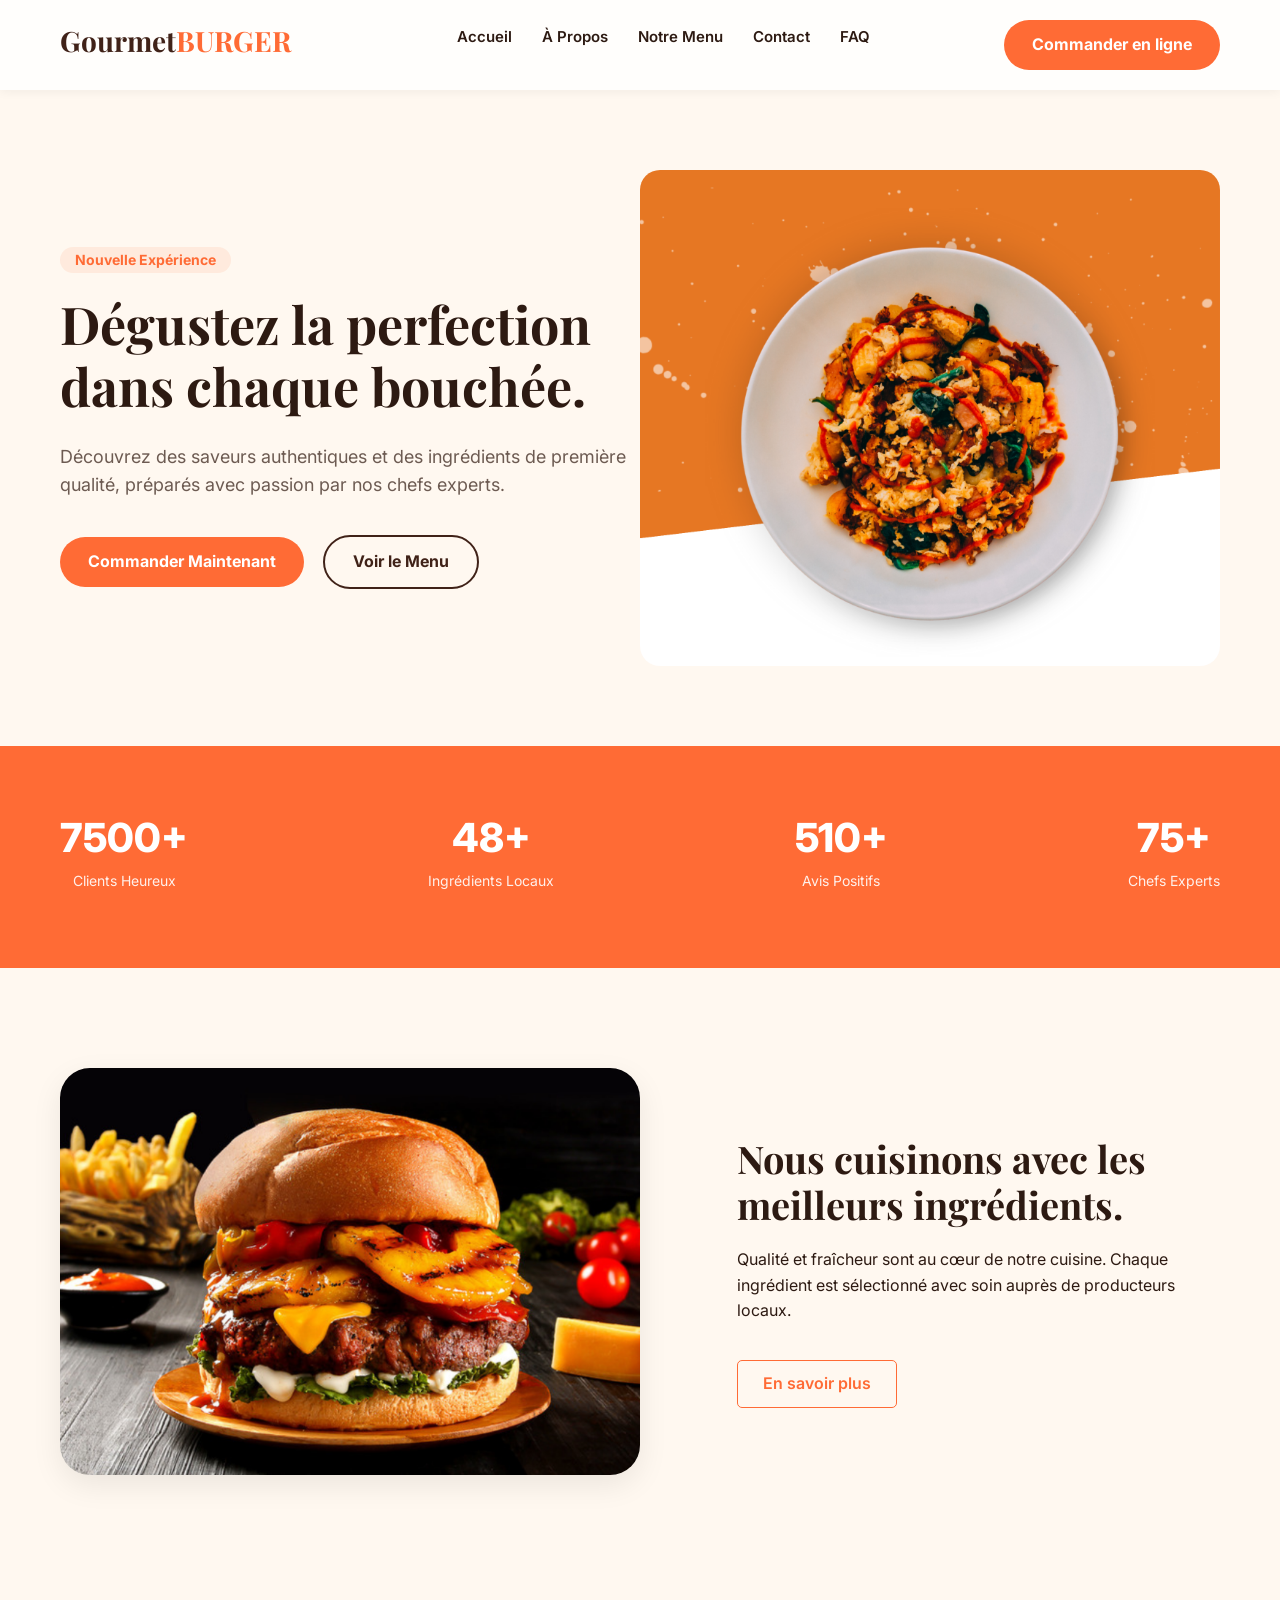
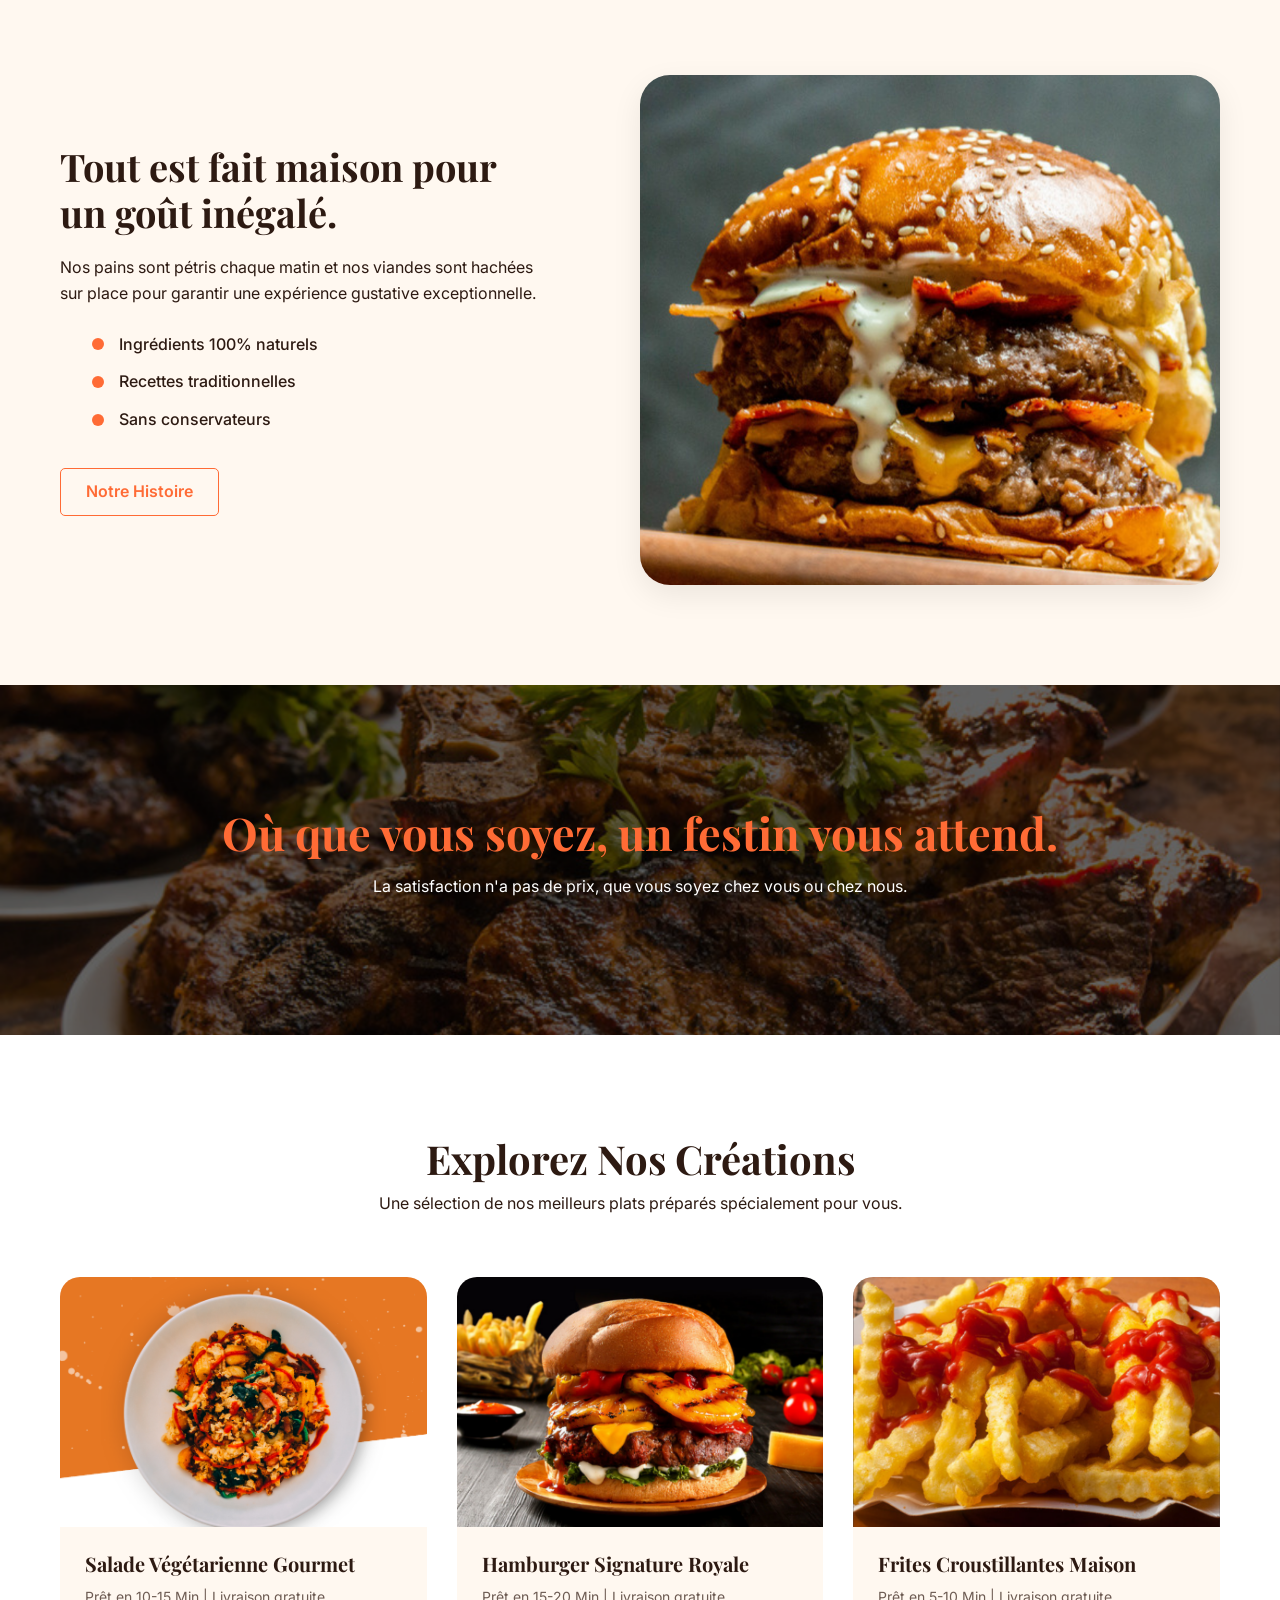
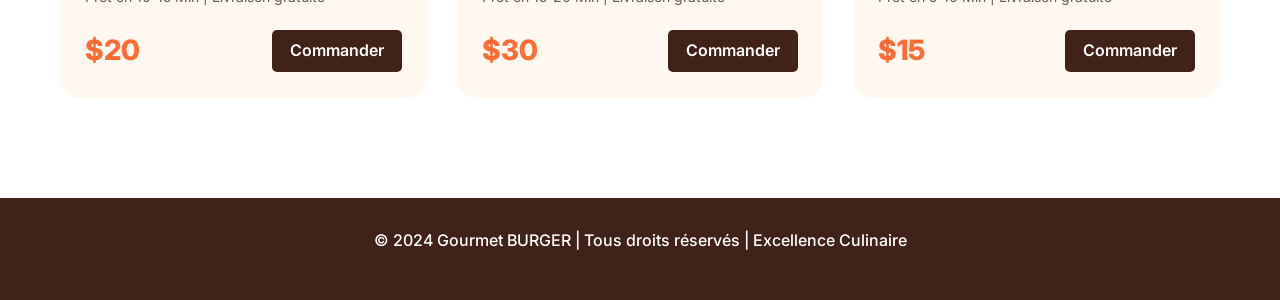
==== index.html @ c0f76a3f "Initial commit: Professionalized Burger Website" ====
<!DOCTYPE html>
<html lang="fr">
<head>
    <meta charset="UTF-8">
    <meta name="viewport" content="width=device-width, initial-scale=1.0">
    <title>Gourmet Burger | L'excellence Culinaire</title>
    <!-- Google Fonts -->
    <link rel="preconnect" href="https://fonts.googleapis.com">
    <link rel="preconnect" href="https://fonts.gstatic.com" crossorigin>
    <link href="https://fonts.googleapis.com/css2?family=Inter:wght@300;400;600;700&family=Playfair+Display:wght@700&display=swap" rel="stylesheet">
    <!-- CSS -->
    <link rel="stylesheet" href="css/bootstrap.css">
    <link rel="stylesheet" href="css/style.css">
</head>
<body>
    <header class="main-header">
        <div class="container flex">
            <div class="logo">
                <h1>Gourmet<span>BURGER</span></h1>
            </div>
            <nav>
                <ul class="nav-links flex">
                    <li><a href="#home" class="nav-link">Accueil</a></li>
                    <li><a href="#about" class="nav-link">À Propos</a></li>
                    <li><a href="#menu" class="nav-link">Notre Menu</a></li>
                    <li><a href="#contact" class="nav-link">Contact</a></li>
                    <li><a href="#faq" class="nav-link">FAQ</a></li>
                </ul>
            </nav>
            <div class="header-actions">
                <button class="btn-primary">Commander en ligne</button>
            </div>
        </div>
    </header>

    <main>
        <!-- Hero Section -->
        <section id="home" class="hero flex">
            <div class="container flex">
                <div class="hero-content col-md-6">
                    <span class="badge">Nouvelle Expérience</span>
                    <h2>Dégustez la perfection dans chaque bouchée.</h2>
                    <p>Découvrez des saveurs authentiques et des ingrédients de première qualité, préparés avec passion par nos chefs experts.</p>
                    <div class="hero-btns">
                        <button class="btn-primary">Commander Maintenant</button>
                        <button class="btn-secondary">Voir le Menu</button>
                    </div>
                </div>
                <div class="hero-image col-md-6">
                    <img src="assets/img/article-1.png" alt="Salade fraîche Gourmet">
                </div>
            </div>
        </section>

        <!-- Stats Section -->
        <section class="stats">
            <div class="container flex">
                <div class="stat-item">
                    <span class="stat-number">7500+</span>
                    <p class="stat-label">Clients Heureux</p>
                </div>
                <div class="stat-item">
                    <span class="stat-number">48+</span>
                    <p class="stat-label">Ingrédients Locaux</p>
                </div>
                <div class="stat-item">
                    <span class="stat-number">510+</span>
                    <p class="stat-label">Avis Positifs</p>
                </div>
                <div class="stat-item">
                    <span class="stat-number">75+</span>
                    <p class="stat-label">Chefs Experts</p>
                </div>
            </div>
        </section>

        <!-- About Section 1 -->
        <section id="about" class="about-section about-left flex">
            <div class="container flex">
                <div class="about-image col-md-6">
                    <img src="assets/img/about-1.png" alt="Préparation de nos burgers">
                </div>
                <div class="about-content col-md-5">
                    <h2>Nous cuisinons avec les meilleurs ingrédients.</h2>
                    <p>Qualité et fraîcheur sont au cœur de notre cuisine. Chaque ingrédient est sélectionné avec soin auprès de producteurs locaux.</p>
                    <button class="btn-outline">En savoir plus</button>
                </div>
            </div>
        </section>

        <!-- About Section 2 -->
        <section class="about-section about-right flex">
            <div class="container flex">
                <div class="about-content col-md-5">
                    <h2>Tout est fait maison pour un goût inégalé.</h2>
                    <p>Nos pains sont pétris chaque matin et nos viandes sont hachées sur place pour garantir une expérience gustative exceptionnelle.</p>
                    <ul class="features-list">
                        <li><span class="dot"></span> Ingrédients 100% naturels</li>
                        <li><span class="dot"></span> Recettes traditionnelles</li>
                        <li><span class="dot"></span> Sans conservateurs</li>
                    </ul>
                    <button class="btn-outline">Notre Histoire</button>
                </div>
                <div class="about-image col-md-6">
                    <img src="assets/img/about-2.png" alt="Nos ingrédients frais">
                </div>
            </div>
        </section>

        <!-- Banner Section -->
        <section class="banner" style="background-image: linear-gradient(rgba(0,0,0,0.6), rgba(0,0,0,0.6)), url('assets/img/hero-bg.png');">
            <div class="container">
                <h2>Où que vous soyez, un festin vous attend.</h2>
                <p>La satisfaction n'a pas de prix, que vous soyez chez vous ou chez nous.</p>
            </div>
        </section>

        <!-- Menu/Explore Section -->
        <section id="menu" class="explore">
            <div class="container">
                <div class="section-header">
                    <h2>Explorez Nos Créations</h2>
                    <p>Une sélection de nos meilleurs plats préparés spécialement pour vous.</p>
                </div>
                <div class="menu-grid flex">
                    <article class="menu-item">
                        <div class="item-img">
                            <img src="assets/img/article-1.png" alt="Salade Gourmet">
                        </div>
                        <div class="item-content">
                            <h5>Salade Végétarienne Gourmet</h5>
                            <p>Prêt en 10-15 Min | Livraison gratuite</p>
                            <div class="item-footer">
                                <span class="price">$20</span>
                                <button class="btn-buy">Commander</button>
                            </div>
                        </div>
                    </article>
                    <article class="menu-item">
                        <div class="item-img">
                            <img src="assets/img/about-1.png" alt="Hamburger Classic">
                        </div>
                        <div class="item-content">
                            <h5>Hamburger Signature Royale</h5>
                            <p>Prêt en 15-20 Min | Livraison gratuite</p>
                            <div class="item-footer">
                                <span class="price">$30</span>
                                <button class="btn-buy">Commander</button>
                            </div>
                        </div>
                    </article>
                    <article class="menu-item">
                        <div class="item-img">
                            <img src="assets/img/article-3.png" alt="Frites Maison">
                        </div>
                        <div class="item-content">
                            <h5>Frites Croustillantes Maison</h5>
                            <p>Prêt en 5-10 Min | Livraison gratuite</p>
                            <div class="item-footer">
                                <span class="price">$15</span>
                                <button class="btn-buy">Commander</button>
                            </div>
                        </div>
                    </article>
                </div>
            </div>
        </section>
    </main>

    <footer class="main-footer">
        <div class="container">
            <p>&copy; 2024 Gourmet BURGER | Tous droits réservés | Excellence Culinaire</p>
        </div>
    </footer>
</body>
</html>
---- css/style.css ----
:root {
    --primary-color: #FF6B35;
    --primary-hover: #E85A2A;
    --secondary-color: #402218;
    --background-light: #FFF8F0;
    --text-dark: #2D1A12;
    --text-muted: #6D5B52;
    --white: #FFFFFF;
    --glass: rgba(255, 255, 255, 0.8);
    --shadow: 0 10px 30px rgba(0, 0, 0, 0.08);
    --transition: all 0.3s ease;
}

* {
    margin: 0;
    padding: 0;
    box-sizing: border-box;
}

body {
    font-family: 'Inter', sans-serif;
    background-color: var(--background-light);
    color: var(--text-dark);
    line-height: 1.6;
    overflow-x: hidden;
}

h1, h2, h3, h5 {
    font-family: 'Playfair Display', serif;
    font-weight: 700;
}

.container {
    max-width: 1200px;
    margin: 0 auto;
    padding: 0 20px;
}

.flex {
    display: flex;
    align-items: center;
    justify-content: space-between;
    flex-wrap: wrap;
}

/* Header */
.main-header {
    background: var(--glass);
    backdrop-filter: blur(10px);
    padding: 20px 0;
    position: sticky;
    top: 0;
    z-index: 1000;
    box-shadow: 0 2px 10px rgba(0,0,0,0.05);
}

.logo h1 {
    font-size: 28px;
    color: var(--secondary-color);
}

.logo span {
    color: var(--primary-color);
}

.nav-links {
    list-style: none;
    gap: 30px;
}

.nav-link {
    text-decoration: none;
    color: var(--text-dark);
    font-weight: 600;
    font-size: 15px;
    transition: var(--transition);
}

.nav-link:hover {
    color: var(--primary-color);
}

/* Buttons */
.btn-primary {
    background-color: var(--primary-color);
    color: var(--white);
    padding: 12px 28px;
    border: none;
    border-radius: 50px;
    font-weight: 700;
    cursor: pointer;
    transition: var(--transition);
}

.btn-primary:hover {
    background-color: var(--primary-hover);
    transform: translateY(-2px);
    box-shadow: 0 5px 15px rgba(255, 107, 53, 0.3);
}

.btn-secondary {
    background-color: transparent;
    color: var(--secondary-color);
    padding: 12px 28px;
    border: 2px solid var(--secondary-color);
    border-radius: 50px;
    font-weight: 700;
    margin-left: 15px;
    cursor: pointer;
    transition: var(--transition);
}

.btn-secondary:hover {
    background-color: var(--secondary-color);
    color: var(--white);
}

.btn-outline {
    background: transparent;
    border: 1px solid var(--primary-color);
    color: var(--primary-color);
    padding: 10px 25px;
    border-radius: 5px;
    font-weight: 600;
    cursor: pointer;
    transition: var(--transition);
    margin-top: 20px;
}

.btn-outline:hover {
    background: var(--primary-color);
    color: var(--white);
}

/* Hero Section */
.hero {
    padding: 80px 0;
}

.badge {
    background: rgba(255, 107, 53, 0.1);
    color: var(--primary-color);
    padding: 6px 15px;
    border-radius: 20px;
    font-size: 14px;
    font-weight: 700;
    display: inline-block;
    margin-bottom: 20px;
}

.hero-content h2 {
    font-size: 52px;
    line-height: 1.2;
    margin-bottom: 25px;
}

.hero-content p {
    font-size: 18px;
    color: var(--text-muted);
    margin-bottom: 35px;
}

.hero-image img {
    width: 100%;
    border-radius: 20px;
    animation: float 6s ease-in-out infinite;
}

@keyframes float {
    0% { transform: translateY(0px); }
    50% { transform: translateY(-20px); }
    100% { transform: translateY(0px); }
}

/* Stats Section */
.stats {
    background-color: var(--primary-color);
    color: var(--white);
    padding: 60px 0;
    text-align: center;
}

.stat-number {
    font-size: 40px;
    font-weight: 800;
    display: block;
}

.stat-label {
    font-size: 14px;
    opacity: 0.9;
}

/* About Sections */
.about-section {
    padding: 100px 0;
}

.about-image img {
    width: 100%;
    border-radius: 30px;
    box-shadow: var(--shadow);
}

.about-content h2 {
    font-size: 38px;
    margin-bottom: 20px;
}

.features-list {
    list-style: none;
    margin-top: 25px;
}

.features-list li {
    display: flex;
    align-items: center;
    gap: 15px;
    margin-bottom: 12px;
    font-weight: 500;
}

.dot {
    width: 12px;
    height: 12px;
    background-color: var(--primary-color);
    border-radius: 50%;
}

/* Banner */
.banner {
    padding: 120px 0;
    background-size: cover;
    background-position: center;
    text-align: center;
    color: var(--white);
}

.banner h2 {
    font-size: 45px;
    color: var(--primary-color);
    margin-bottom: 15px;
}

/* Explore/Menu */
.explore {
    padding: 100px 0;
    background-color: var(--white);
}

.section-header {
    text-align: center;
    margin-bottom: 60px;
}

.section-header h2 {
    font-size: 40px;
}

.menu-grid {
    gap: 30px;
    justify-content: center;
}

.menu-item {
    background: var(--background-light);
    border-radius: 20px;
    overflow: hidden;
    width: calc(33.333% - 20px);
    transition: var(--transition);
}

.menu-item:hover {
    transform: translateY(-10px);
    box-shadow: var(--shadow);
}

.item-img img {
    width: 100%;
    height: 250px;
    object-fit: cover;
}

.item-content {
    padding: 25px;
}

.item-content h5 {
    font-size: 20px;
    margin-bottom: 10px;
}

.item-content p {
    font-size: 14px;
    color: var(--text-muted);
}

.item-footer {
    display: flex;
    justify-content: space-between;
    align-items: center;
    margin-top: 20px;
}

.price {
    font-size: 28px;
    color: var(--primary-color);
    font-weight: 800;
}

.btn-buy {
    background: var(--secondary-color);
    color: var(--white);
    border: none;
    padding: 8px 18px;
    border-radius: 5px;
    cursor: pointer;
    font-weight: 600;
    transition: var(--transition);
}

.btn-buy:hover {
    background: var(--primary-color);
}

/* Footer */
.main-footer {
    background-color: var(--secondary-color);
    color: var(--white);
    padding: 30px 0;
    text-align: center;
    font-weight: 500;
}

/* Responsive */
@media (max-width: 991px) {
    .hero-content h2 { font-size: 42px; }
    .menu-item { width: calc(50% - 15px); }
    .hero-image { display: none; }
}

@media (max-width: 768px) {
    .nav-links { display: none; }
    .menu-item { width: 100%; }
    .hero-content { text-align: center; }
    .btn-secondary { margin: 10px 0 0 0; }
    .hero-btns { display: flex; flex-direction: column; }
}
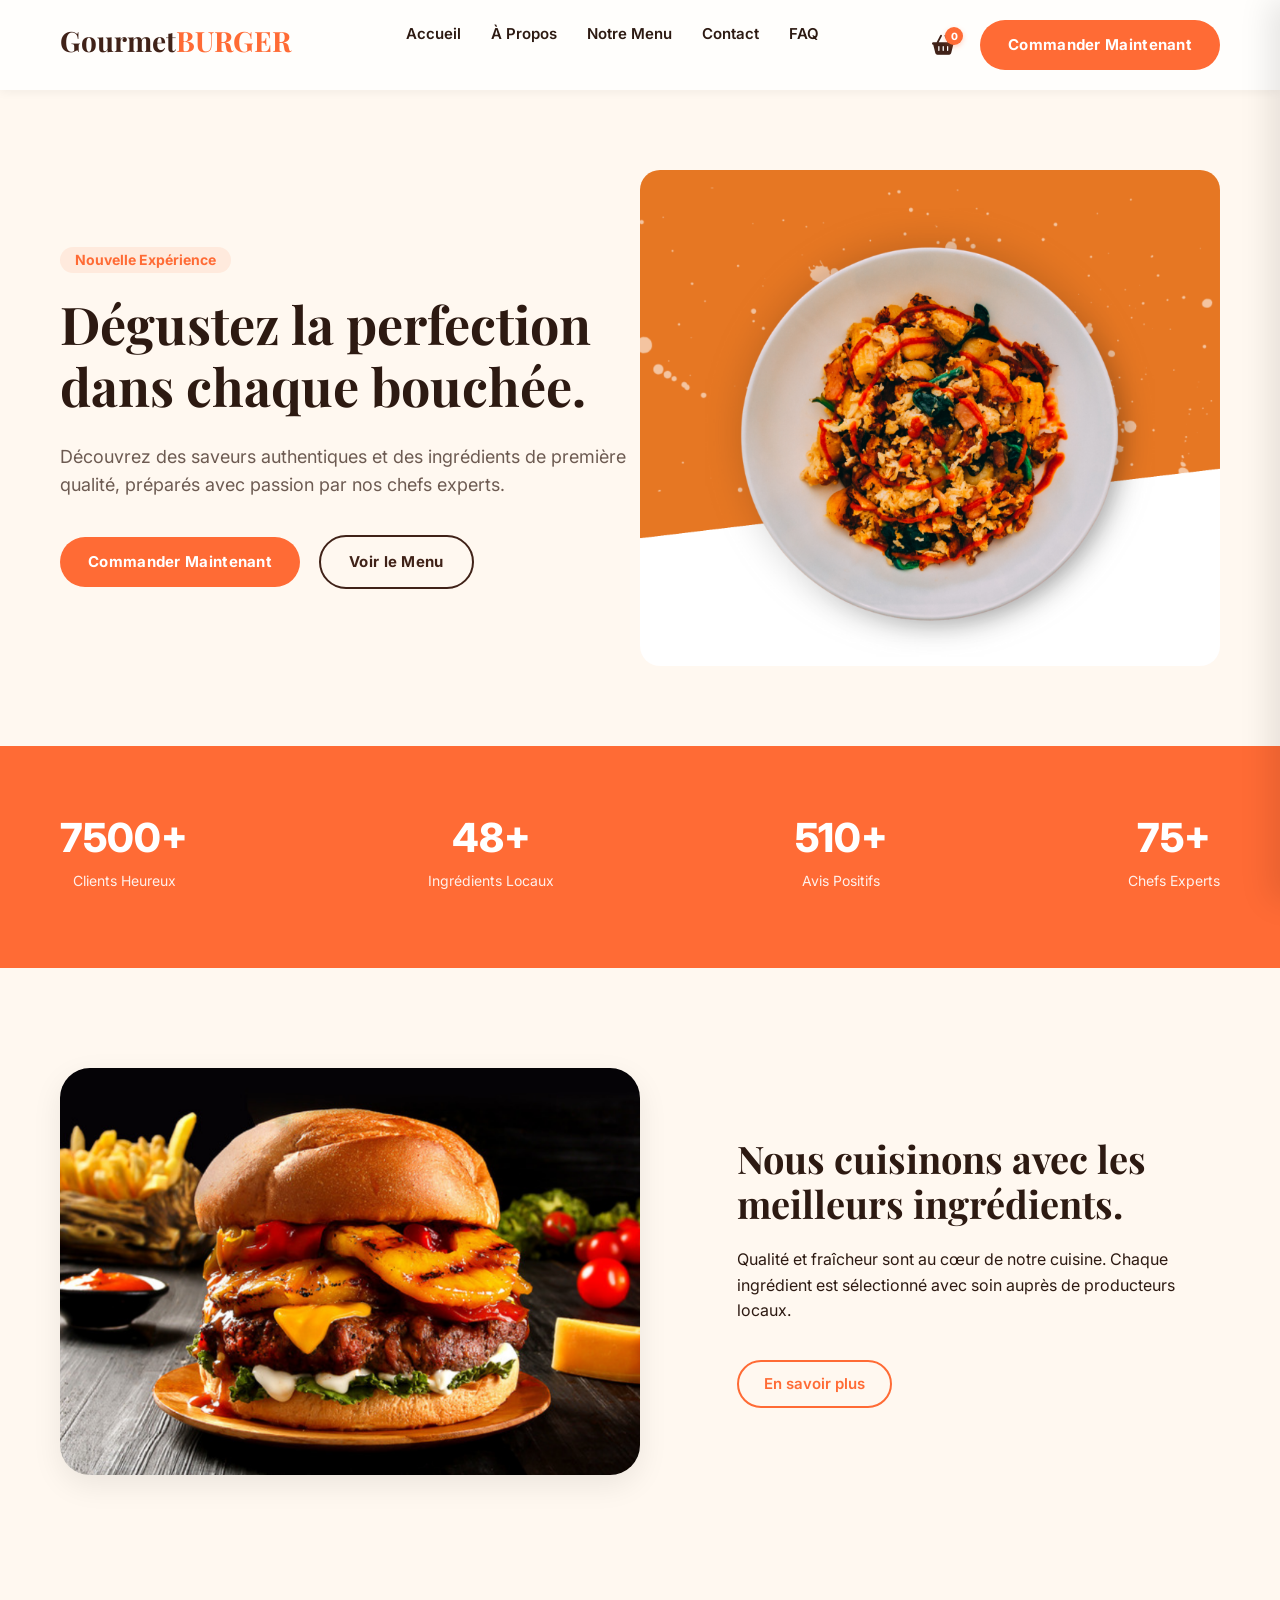
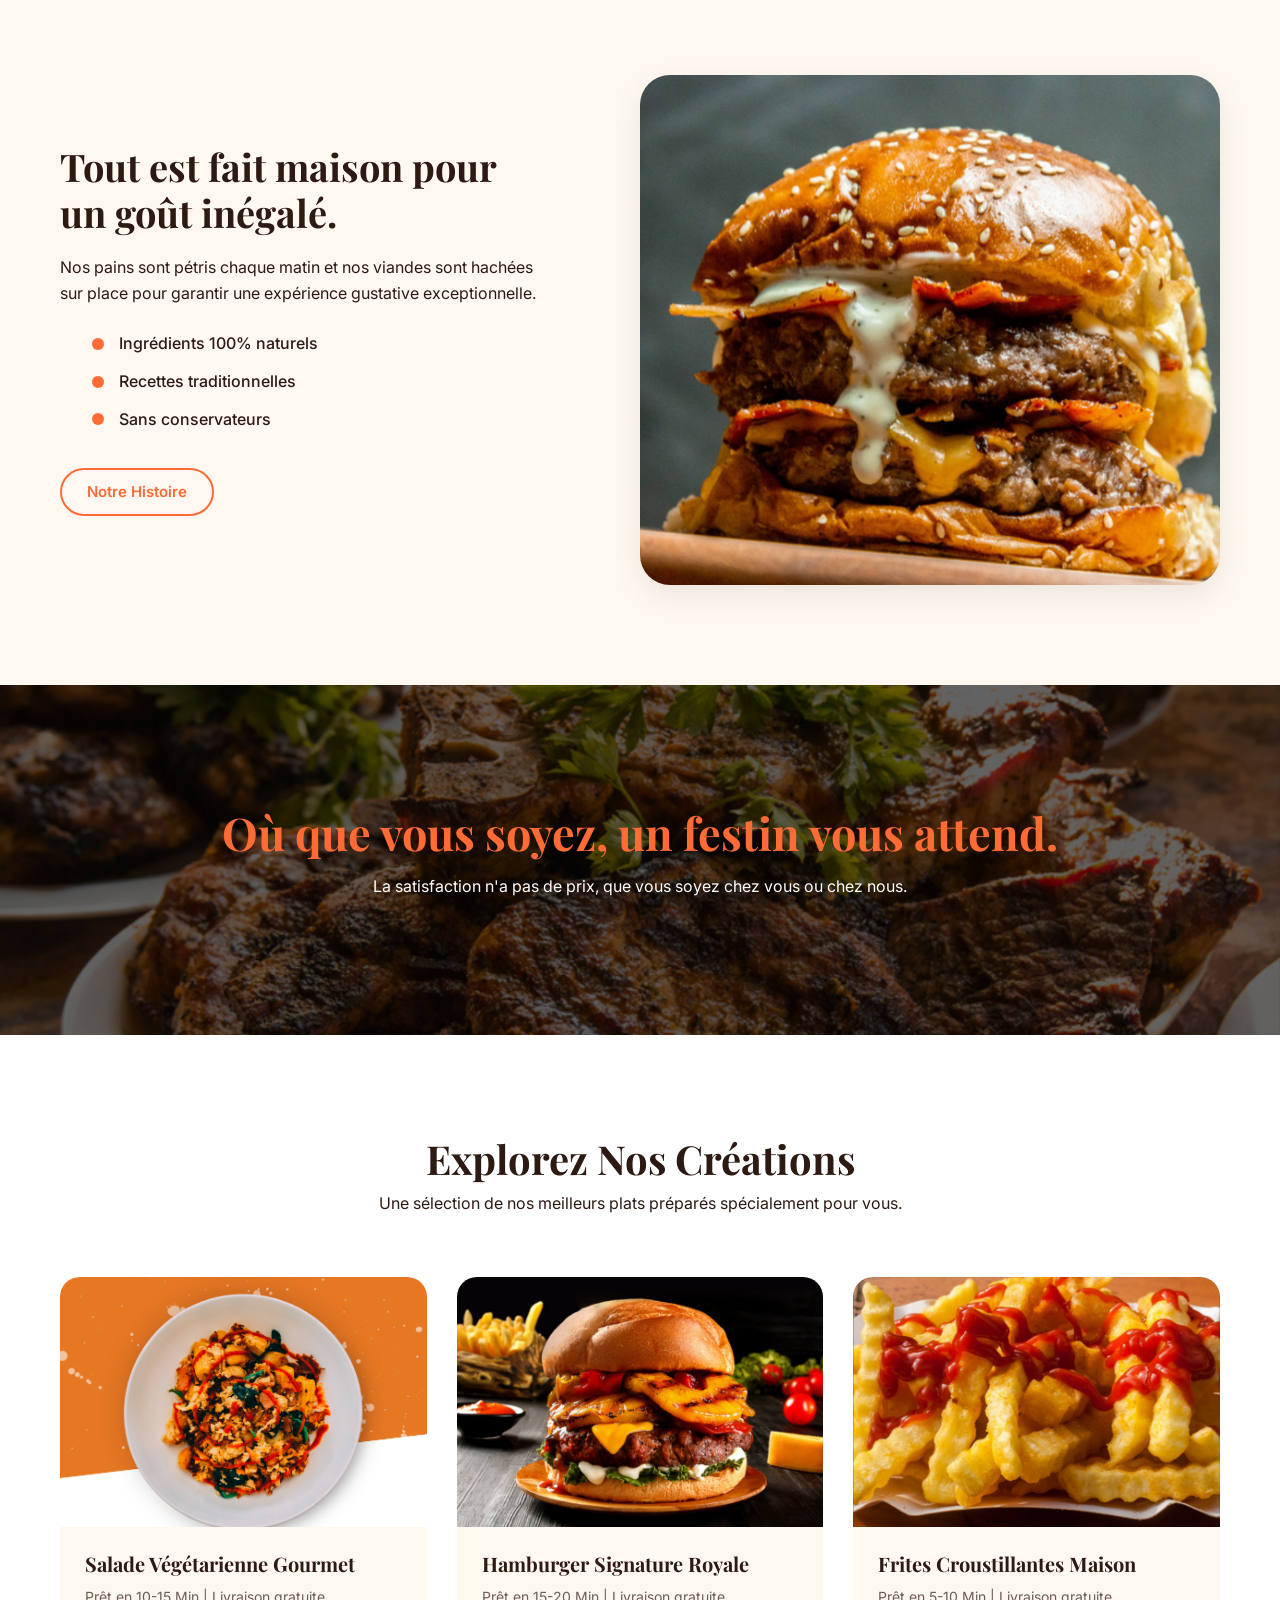
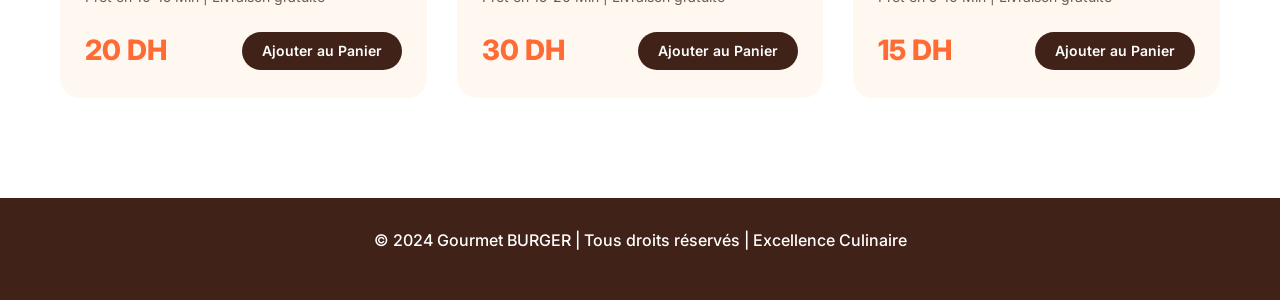
==== commit 117a56d6: "Ajout du panier d'achat, du backend PHP/MySQL et de l'espace administration" ====
--- a/index.html
+++ b/index.html
@@ -9,8 +9,10 @@
     <link rel="preconnect" href="https://fonts.gstatic.com" crossorigin>
     <link href="https://fonts.googleapis.com/css2?family=Inter:wght@300;400;600;700&family=Playfair+Display:wght@700&display=swap" rel="stylesheet">
     <!-- CSS -->
-    <link rel="stylesheet" href="css/bootstrap.css">
-    <link rel="stylesheet" href="css/style.css">
+    <link rel="stylesheet" href="frontend/css/bootstrap.css">
+    <link rel="stylesheet" href="frontend/css/style.css">
+    <!-- FontAwesome for icons -->
+    <link rel="stylesheet" href="https://cdnjs.cloudflare.com/ajax/libs/font-awesome/6.0.0/css/all.min.css">
 </head>
 <body>
     <header class="main-header">
@@ -23,13 +25,22 @@
                     <li><a href="#home" class="nav-link">Accueil</a></li>
                     <li><a href="#about" class="nav-link">À Propos</a></li>
                     <li><a href="#menu" class="nav-link">Notre Menu</a></li>
-                    <li><a href="#contact" class="nav-link">Contact</a></li>
-                    <li><a href="#faq" class="nav-link">FAQ</a></li>
+                    <li><a href="frontend/contact.html" class="nav-link">Contact</a></li>
+                    <li><a href="frontend/faq.html" class="nav-link">FAQ</a></li>
                 </ul>
             </nav>
-            <div class="header-actions">
-                <button class="btn-primary">Commander en ligne</button>
-            </div>
+                <div class="header-actions flex">
+                    <button id="cartToggle" class="cart-toggle">
+                        <i class="fas fa-shopping-basket"></i>
+                        <span id="cartBadge" class="cart-badge">0</span>
+                    </button>
+                    <a href="#menu" class="btn-primary hide-mobile"><span>Commander Maintenant</span></a>
+                    <div class="hamburger" id="hamburger">
+                        <span></span>
+                        <span></span>
+                        <span></span>
+                    </div>
+                </div>
         </div>
     </header>
 
@@ -42,12 +53,12 @@
                     <h2>Dégustez la perfection dans chaque bouchée.</h2>
                     <p>Découvrez des saveurs authentiques et des ingrédients de première qualité, préparés avec passion par nos chefs experts.</p>
                     <div class="hero-btns">
-                        <button class="btn-primary">Commander Maintenant</button>
-                        <button class="btn-secondary">Voir le Menu</button>
+                        <a href="#menu" class="btn-primary" style="text-decoration: none;"><span>Commander Maintenant</span></a>
+                        <a href="#menu" class="btn-secondary" style="text-decoration: none;"><span>Voir le Menu</span></a>
                     </div>
                 </div>
                 <div class="hero-image col-md-6">
-                    <img src="assets/img/article-1.png" alt="Salade fraîche Gourmet">
+                    <img src="frontend/assets/img/article-1.png" alt="Salade fraîche Gourmet">
                 </div>
             </div>
         </section>
@@ -78,12 +89,12 @@
         <section id="about" class="about-section about-left flex">
             <div class="container flex">
                 <div class="about-image col-md-6">
-                    <img src="assets/img/about-1.png" alt="Préparation de nos burgers">
+                    <img src="frontend/assets/img/about-1.png" alt="Préparation de nos burgers">
                 </div>
                 <div class="about-content col-md-5">
                     <h2>Nous cuisinons avec les meilleurs ingrédients.</h2>
                     <p>Qualité et fraîcheur sont au cœur de notre cuisine. Chaque ingrédient est sélectionné avec soin auprès de producteurs locaux.</p>
-                    <button class="btn-outline">En savoir plus</button>
+                    <a href="frontend/ingredients.html" class="btn-outline" style="text-decoration: none;"><span>En savoir plus</span></a>
                 </div>
             </div>
         </section>
@@ -99,16 +110,16 @@
                         <li><span class="dot"></span> Recettes traditionnelles</li>
                         <li><span class="dot"></span> Sans conservateurs</li>
                     </ul>
-                    <button class="btn-outline">Notre Histoire</button>
+                    <a href="frontend/histoire.html" class="btn-outline" style="text-decoration: none;"><span>Notre Histoire</span></a>
                 </div>
                 <div class="about-image col-md-6">
-                    <img src="assets/img/about-2.png" alt="Nos ingrédients frais">
+                    <img src="frontend/assets/img/about-2.png" alt="Nos ingrédients frais">
                 </div>
             </div>
         </section>
 
         <!-- Banner Section -->
-        <section class="banner" style="background-image: linear-gradient(rgba(0,0,0,0.6), rgba(0,0,0,0.6)), url('assets/img/hero-bg.png');">
+        <section class="banner" style="background-image: linear-gradient(rgba(0,0,0,0.6), rgba(0,0,0,0.6)), url('frontend/assets/img/hero-bg.png');">
             <div class="container">
                 <h2>Où que vous soyez, un festin vous attend.</h2>
                 <p>La satisfaction n'a pas de prix, que vous soyez chez vous ou chez nous.</p>
@@ -125,40 +136,40 @@
                 <div class="menu-grid flex">
                     <article class="menu-item">
                         <div class="item-img">
-                            <img src="assets/img/article-1.png" alt="Salade Gourmet">
+                            <img src="frontend/assets/img/article-1.png" alt="Salade Gourmet">
                         </div>
                         <div class="item-content">
                             <h5>Salade Végétarienne Gourmet</h5>
                             <p>Prêt en 10-15 Min | Livraison gratuite</p>
                             <div class="item-footer">
-                                <span class="price">$20</span>
-                                <button class="btn-buy">Commander</button>
+                                <span class="price">20 DH</span>
+                                <button class="btn-buy"><span>Ajouter au Panier</span></button>
                             </div>
                         </div>
                     </article>
                     <article class="menu-item">
                         <div class="item-img">
-                            <img src="assets/img/about-1.png" alt="Hamburger Classic">
+                            <img src="frontend/assets/img/about-1.png" alt="Hamburger Classic">
                         </div>
                         <div class="item-content">
                             <h5>Hamburger Signature Royale</h5>
                             <p>Prêt en 15-20 Min | Livraison gratuite</p>
                             <div class="item-footer">
-                                <span class="price">$30</span>
-                                <button class="btn-buy">Commander</button>
+                                <span class="price">30 DH</span>
+                                <button class="btn-buy"><span>Ajouter au Panier</span></button>
                             </div>
                         </div>
                     </article>
                     <article class="menu-item">
                         <div class="item-img">
-                            <img src="assets/img/article-3.png" alt="Frites Maison">
+                            <img src="frontend/assets/img/article-3.png" alt="Frites Maison">
                         </div>
                         <div class="item-content">
                             <h5>Frites Croustillantes Maison</h5>
                             <p>Prêt en 5-10 Min | Livraison gratuite</p>
                             <div class="item-footer">
-                                <span class="price">$15</span>
-                                <button class="btn-buy">Commander</button>
+                                <span class="price">15 DH</span>
+                                <button class="btn-buy"><span>Ajouter au Panier</span></button>
                             </div>
                         </div>
                     </article>
@@ -172,5 +183,304 @@
             <p>&copy; 2024 Gourmet BURGER | Tous droits réservés | Excellence Culinaire</p>
         </div>
     </footer>
+
+    <!-- Order Modal -->
+    <div class="modal-overlay" id="orderModal">
+        <div class="modal-content">
+            <button class="close-modal" id="closeModal">&times;</button>
+            <h3 class="modal-title">Finaliser votre commande</h3>
+            <p class="modal-subtitle">Vous avez choisi : <strong id="productName"></strong></p>
+            
+            <form id="orderForm">
+                <div class="form-group">
+                    <label for="userName">Nom et Prénom</label>
+                    <input type="text" id="userName" required placeholder="Ex: John Doe">
+                </div>
+                <div class="form-group">
+                    <label for="userPhone">Téléphone</label>
+                    <input type="tel" id="userPhone" required placeholder="Ex: 06 00 00 00 00">
+                </div>
+                <div class="form-group">
+                    <label for="userAddress">Adresse de livraison</label>
+                    <textarea id="userAddress" required placeholder="Ex: 123 Rue de la Paix, Paris" rows="2"></textarea>
+                </div>
+                <button type="submit" class="btn-primary" style="width: 100%; margin-top: 10px;"><span>Confirmer la commande</span></button>
+            </form>
+            <div id="successMessage" class="success-message" style="display: none;">
+                ✅ Commande enregistrée avec succès!
+            </div>
+        </div>
+    </div>
+
+    <!-- Shopping Cart Sidebar -->
+    <div id="cartOverlay" class="cart-overlay"></div>
+    <div id="cartSidebar" class="cart-sidebar">
+        <div class="cart-header">
+            <h3>Votre Panier</h3>
+            <button id="closeCart" class="close-cart">&times;</button>
+        </div>
+        <div id="cartItems" class="cart-items">
+            <!-- Items will be injected here -->
+        </div>
+        <div class="cart-footer">
+            <div class="cart-total">
+                <span>Total:</span>
+                <span id="cartTotalSum">0.00 DH</span>
+            </div>
+            <button id="checkoutBtn" class="btn-primary" style="width: 100%;">
+                <span>Passer la Commande</span>
+            </button>
+        </div>
+    </div>
+
+    <script>
+        // Hamburger Menu Toggle
+        const hamburger = document.getElementById('hamburger');
+        const navLinksGroup = document.querySelector('.nav-links');
+        const navLinks = document.querySelectorAll('.nav-link');
+
+        hamburger.addEventListener('click', () => {
+            hamburger.classList.toggle('active');
+            navLinksGroup.classList.toggle('active');
+        });
+
+        // Close menu when link is clicked
+        navLinks.forEach(link => {
+            link.addEventListener('click', () => {
+                hamburger.classList.remove('active');
+                navLinksGroup.classList.remove('active');
+            });
+        });
+
+        // Counter Animation
+        const stats = document.querySelectorAll('.stat-number');
+        const speed = 200;
+
+        const animateCounters = () => {
+            stats.forEach(counter => {
+                const animate = () => {
+                    const target = +counter.getAttribute('data-target') || parseInt(counter.innerText);
+                    if (!counter.getAttribute('data-target')) {
+                         counter.setAttribute('data-target', target);
+                         counter.innerText = '0';
+                    }
+                    
+                    const count = +counter.innerText;
+                    const inc = target / speed;
+
+                    if (count < target) {
+                        counter.innerText = Math.ceil(count + inc);
+                        setTimeout(animate, 1);
+                    } else {
+                        counter.innerText = target + '+';
+                    }
+                }
+                animate();
+            });
+        }
+
+        // Intersection Observer for Active Menu and Counters
+        const sections = document.querySelectorAll('section[id]');
+        const observerOptions = {
+            threshold: 0.5
+        };
+
+        const observer = new IntersectionObserver((entries) => {
+            entries.forEach(entry => {
+                if (entry.isIntersecting) {
+                    // Update Active Link
+                    const id = entry.target.getAttribute('id');
+                    navLinks.forEach(link => {
+                        link.classList.remove('active');
+                        if (link.getAttribute('href') === `#${id}`) {
+                            link.classList.add('active');
+                        }
+                    });
+
+                    // Trigger Counters if entering stats
+                    if (entry.target.classList.contains('stats') && !entry.target.getAttribute('data-animated')) {
+                        animateCounters();
+                        entry.target.setAttribute('data-animated', 'true');
+                    }
+                }
+            });
+        }, observerOptions);
+
+        sections.forEach(section => observer.observe(section));
+        // Special case for stats which might not have an ID for navigation but needs animation
+        const statsSection = document.querySelector('.stats');
+        if (statsSection) observer.observe(statsSection);
+
+        // Cart & Order Modal Logic
+        const orderModal = document.getElementById('orderModal');
+        const closeModal = document.getElementById('closeModal');
+        const orderForm = document.getElementById('orderForm');
+        const successMessage = document.getElementById('successMessage');
+        const buyButtons = document.querySelectorAll('.btn-buy');
+        
+        // Cart UI Elements
+        const cartToggle = document.getElementById('cartToggle');
+        const closeCart = document.getElementById('closeCart');
+        const cartSidebar = document.getElementById('cartSidebar');
+        const cartOverlay = document.getElementById('cartOverlay');
+        const cartItemsContainer = document.getElementById('cartItems');
+        const cartBadge = document.getElementById('cartBadge');
+        const cartTotalSum = document.getElementById('cartTotalSum');
+        const checkoutBtn = document.getElementById('checkoutBtn');
+
+        let cart = JSON.parse(localStorage.getItem('burgerCart')) || [];
+
+        function updateCartUI() {
+            cartItemsContainer.innerHTML = '';
+            let total = 0;
+            let count = 0;
+
+            if (cart.length === 0) {
+                cartItemsContainer.innerHTML = `
+                    <div class="cart-empty">
+                        <span class="cart-empty-icon">🛒</span>
+                        <p>Votre panier est vide</p>
+                    </div>
+                `;
+            } else {
+                cart.forEach((item, index) => {
+                    const price = parseFloat(item.price);
+                    total += price * item.quantity;
+                    count += item.quantity;
+
+                    const itemEl = document.createElement('div');
+                    itemEl.classList.add('cart-item');
+                    itemEl.innerHTML = `
+                        <img src="${item.image}" alt="${item.name}" class="cart-item-img">
+                        <div class="cart-item-info">
+                            <h4>${item.name}</h4>
+                            <p class="cart-item-price">${item.price} DH</p>
+                            <div class="cart-item-qty">
+                                <button class="qty-btn" onclick="changeQty(${index}, -1)">-</button>
+                                <span>${item.quantity}</span>
+                                <button class="qty-btn" onclick="changeQty(${index}, 1)">+</button>
+                            </div>
+                        </div>
+                        <button class="remove-item" onclick="removeFromCart(${index})">&times;</button>
+                    `;
+                    cartItemsContainer.appendChild(itemEl);
+                });
+            }
+
+            cartBadge.innerText = count;
+            cartTotalSum.innerText = total.toFixed(2) + ' DH';
+            localStorage.setItem('burgerCart', JSON.stringify(cart));
+            checkoutBtn.disabled = cart.length === 0;
+        }
+
+        window.changeQty = function(index, delta) {
+            cart[index].quantity += delta;
+            if (cart[index].quantity < 1) cart[index].quantity = 1;
+            updateCartUI();
+        };
+
+        window.removeFromCart = function(index) {
+            cart.splice(index, 1);
+            updateCartUI();
+        };
+
+        const toggleCartFn = () => {
+            cartSidebar.classList.toggle('active');
+            cartOverlay.classList.toggle('active');
+        };
+
+        cartToggle.addEventListener('click', toggleCartFn);
+        closeCart.addEventListener('click', toggleCartFn);
+        cartOverlay.addEventListener('click', toggleCartFn);
+
+        // Global buy buttons logic
+        buyButtons.forEach(btn => {
+            btn.addEventListener('click', (e) => {
+                const article = e.target.closest('article');
+                if (!article) return;
+                
+                const name = article.querySelector('h5').innerText;
+                const price = article.querySelector('.price').innerText.replace(' DH', '').trim();
+                const image = article.querySelector('.item-img img').src;
+
+                const existingItem = cart.find(item => item.name === name);
+                if (existingItem) {
+                    existingItem.quantity++;
+                } else {
+                    cart.push({ name, price, image, quantity: 1 });
+                }
+
+                updateCartUI();
+                cartSidebar.classList.add('active');
+                cartOverlay.classList.add('active');
+            });
+        });
+
+        checkoutBtn.addEventListener('click', () => {
+            toggleCartFn();
+            orderModal.classList.add('show');
+            orderForm.style.display = 'block';
+            successMessage.style.display = 'none';
+            document.querySelector('.modal-subtitle strong').innerText = "Votre Commande (" + cart.length + " produits)";
+        });
+
+        closeModal.addEventListener('click', () => orderModal.classList.remove('show'));
+        window.addEventListener('click', (e) => e.target === orderModal && orderModal.classList.remove('show'));
+
+        updateCartUI();
+
+        // Handle Form Submit
+        orderForm.addEventListener('submit', async (e) => {
+            e.preventDefault();
+            const btn = orderForm.querySelector('button[type="submit"]');
+            const originalText = btn.innerHTML;
+            btn.disabled = true;
+            btn.innerHTML = "<span>Envoi en cours...</span>";
+
+            const orderData = {
+                products: cart,
+                name: document.getElementById('userName').value,
+                phone: document.getElementById('userPhone').value,
+                address: document.getElementById('userAddress').value
+            };
+
+            try {
+                const response = await fetch('./backend/api/orders.php', {
+                    method: 'POST',
+                    headers: { 'Content-Type': 'application/json' },
+                    body: JSON.stringify(orderData)
+                });
+
+                const text = await response.text();
+                let result;
+                try {
+                    result = JSON.parse(text);
+                } catch(err) {
+                    throw new Error("Erreur serveur : " + text);
+                }
+
+                if (response.ok && result.statut === 'succes') {
+                    orderForm.style.display = 'none';
+                    successMessage.innerText = '✅ ' + result.message;
+                    successMessage.style.display = 'block';
+                    cart = [];
+                    updateCartUI();
+                    setTimeout(() => orderModal.classList.remove('show'), 3000);
+                } else {
+                    alert('Erreur: ' + (result.message || 'Une erreur est survenue.'));
+                }
+            } catch (error) {
+                console.error(error);
+                if (window.location.protocol === 'file:') {
+                    alert('Erreur: Utilisez http://localhost/site-web-burger/');
+                } else {
+                    alert('Erreur système : ' + error.message);
+                }
+            } finally {
+                btn.disabled = false;
+                btn.innerHTML = originalText;
+            }
+        });
+    </script>
 </body>
 </html>
--- a/frontend/css/style.css
+++ b/frontend/css/style.css
@@ -0,0 +1,974 @@
+:root {
+    --primary-color: #FF6B35;
+    --primary-hover: #E85A2A;
+    --secondary-color: #402218;
+    --background-light: #FFF8F0;
+    --text-dark: #2D1A12;
+    --text-muted: #6D5B52;
+    --white: #FFFFFF;
+    --glass: rgba(255, 255, 255, 0.8);
+    --shadow: 0 10px 30px rgba(0, 0, 0, 0.08);
+    --transition: all 0.3s ease;
+}
+
+* {
+    margin: 0;
+    padding: 0;
+    box-sizing: border-box;
+}
+
+body {
+    font-family: 'Inter', sans-serif;
+    background-color: var(--background-light);
+    color: var(--text-dark);
+    line-height: 1.6;
+    overflow-x: hidden;
+}
+
+h1, h2, h3, h5 {
+    font-family: 'Playfair Display', serif;
+    font-weight: 700;
+}
+
+.container {
+    max-width: 1200px;
+    margin: 0 auto;
+    padding: 0 20px;
+}
+
+.flex {
+    display: flex;
+    align-items: center;
+    justify-content: space-between;
+    flex-wrap: wrap;
+}
+
+.header-actions {
+    display: flex;
+    align-items: center;
+    gap: 15px;
+}
+
+/* Header */
+.main-header {
+    background: var(--glass);
+    backdrop-filter: blur(10px);
+    padding: 20px 0;
+    position: sticky;
+    top: 0;
+    z-index: 1000;
+    box-shadow: 0 2px 10px rgba(0,0,0,0.05);
+}
+
+.logo h1 {
+    font-size: 28px;
+    color: var(--secondary-color);
+}
+
+.logo span {
+    color: var(--primary-color);
+}
+
+.nav-links {
+    list-style: none;
+    gap: 30px;
+}
+
+.nav-link {
+    text-decoration: none;
+    color: var(--text-dark);
+    font-weight: 600;
+    font-size: 15px;
+    transition: var(--transition);
+    position: relative;
+    padding-bottom: 5px;
+}
+
+.nav-link::after {
+    content: '';
+    position: absolute;
+    width: 0;
+    height: 2px;
+    bottom: 0;
+    left: 0;
+    background-color: var(--primary-color);
+    transition: var(--transition);
+}
+
+.nav-link:hover::after,
+.nav-link.active::after {
+    width: 100%;
+}
+
+.nav-link.active {
+    color: var(--primary-color);
+}
+
+/* Buttons */
+.btn-primary {
+    background-color: var(--primary-color);
+    color: var(--white);
+    padding: 12px 28px;
+    border: none;
+    border-radius: 50px;
+    font-weight: 700;
+    cursor: pointer;
+    transition: all 0.35s cubic-bezier(0.4, 0, 0.2, 1);
+    position: relative;
+    overflow: hidden;
+    display: inline-flex;
+    align-items: center;
+    gap: 0px;
+    font-size: 15px;
+    letter-spacing: 0.3px;
+    text-decoration: none !important;
+}
+
+/* shimmer sweep */
+.btn-primary::before {
+    content: '';
+    position: absolute;
+    top: 0;
+    left: -100%;
+    width: 60%;
+    height: 100%;
+    background: linear-gradient(120deg, transparent, rgba(255,255,255,0.28), transparent);
+    transition: left 0.55s ease;
+    z-index: 0;
+}
+
+.btn-primary::after {
+    content: '→';
+    position: relative;
+    z-index: 1;
+    font-size: 16px;
+    opacity: 0;
+    max-width: 0;
+    overflow: hidden;
+    transition: all 0.35s cubic-bezier(0.4, 0, 0.2, 1);
+    transform: translateX(-6px);
+}
+
+.btn-primary span {
+    position: relative;
+    z-index: 1;
+}
+
+.btn-primary:hover::before { left: 150%; }
+
+.btn-primary:hover {
+    background-color: var(--primary-hover);
+    transform: translateY(-3px);
+    box-shadow: 0 8px 22px rgba(255, 107, 53, 0.42);
+    gap: 8px;
+}
+
+.btn-primary:hover::after {
+    opacity: 1;
+    max-width: 20px;
+    transform: translateX(0);
+}
+
+.btn-primary:active {
+    transform: translateY(-1px) scale(0.97);
+    box-shadow: 0 4px 10px rgba(255, 107, 53, 0.3);
+}
+
+.btn-secondary {
+    background-color: transparent;
+    color: var(--secondary-color);
+    padding: 12px 28px;
+    border: 2px solid var(--secondary-color);
+    border-radius: 50px;
+    font-weight: 700;
+    margin-left: 15px;
+    cursor: pointer;
+    transition: all 0.35s cubic-bezier(0.4, 0, 0.2, 1);
+    position: relative;
+    overflow: hidden;
+    display: inline-flex;
+    align-items: center;
+    gap: 0px;
+    letter-spacing: 0.3px;
+    font-size: 15px;
+    text-decoration: none !important;
+}
+
+.btn-secondary::before {
+    content: '';
+    position: absolute;
+    inset: 0;
+    background: var(--secondary-color);
+    border-radius: 50px;
+    transform: scaleX(0);
+    transform-origin: left;
+    transition: transform 0.35s cubic-bezier(0.4, 0, 0.2, 1);
+    z-index: 0;
+}
+
+.btn-secondary::after {
+    content: '→';
+    position: relative;
+    z-index: 1;
+    font-size: 16px;
+    opacity: 0;
+    max-width: 0;
+    overflow: hidden;
+    transition: all 0.35s cubic-bezier(0.4, 0, 0.2, 1);
+    transform: translateX(-6px);
+}
+
+.btn-secondary span {
+    position: relative;
+    z-index: 1;
+}
+
+.btn-secondary:hover::before {
+    transform: scaleX(1);
+}
+
+.btn-secondary:hover {
+    color: var(--white);
+    transform: translateY(-3px);
+    box-shadow: 0 8px 20px rgba(64, 34, 24, 0.25);
+    gap: 8px;
+}
+
+.btn-secondary:hover::after {
+    opacity: 1;
+    max-width: 20px;
+    transform: translateX(0);
+}
+
+.btn-secondary:active {
+    transform: translateY(-1px) scale(0.97);
+    box-shadow: 0 4px 10px rgba(64, 34, 24, 0.2);
+}
+
+.btn-outline {
+    background: transparent;
+    border: 2px solid var(--primary-color);
+    color: var(--primary-color);
+    padding: 10px 25px;
+    border-radius: 50px;
+    font-weight: 600;
+    cursor: pointer;
+    transition: all 0.35s cubic-bezier(0.4, 0, 0.2, 1);
+    margin-top: 20px;
+    position: relative;
+    overflow: hidden;
+    display: inline-flex;
+    align-items: center;
+    gap: 0px;
+    font-size: 15px;
+}
+
+.btn-outline::before {
+    content: '';
+    position: absolute;
+    inset: 0;
+    background: var(--primary-color);
+    border-radius: 50px;
+    transform: scaleX(0);
+    transform-origin: left;
+    transition: transform 0.35s cubic-bezier(0.4, 0, 0.2, 1);
+    z-index: 0;
+}
+
+.btn-outline::after {
+    content: '↗';
+    position: relative;
+    z-index: 1;
+    font-size: 14px;
+    opacity: 0;
+    max-width: 0;
+    overflow: hidden;
+    transition: all 0.35s cubic-bezier(0.4, 0, 0.2, 1);
+    transform: translateX(-5px);
+}
+
+.btn-outline span {
+    position: relative;
+    z-index: 1;
+}
+
+.btn-outline:hover::before { transform: scaleX(1); }
+
+.btn-outline:hover {
+    color: var(--white);
+    transform: translateY(-3px);
+    box-shadow: 0 8px 20px rgba(255, 107, 53, 0.25);
+    gap: 6px;
+}
+
+.btn-outline:hover::after {
+    opacity: 1;
+    max-width: 20px;
+    transform: translateX(0);
+}
+
+.btn-outline:active {
+    transform: translateY(-1px) scale(0.97);
+    box-shadow: 0 4px 10px rgba(255, 107, 53, 0.2);
+}
+
+/* Hero Section */
+.hero {
+    padding: 80px 0;
+}
+
+.badge {
+    background: rgba(255, 107, 53, 0.1);
+    color: var(--primary-color);
+    padding: 6px 15px;
+    border-radius: 20px;
+    font-size: 14px;
+    font-weight: 700;
+    display: inline-block;
+    margin-bottom: 20px;
+}
+
+.hero-content h2 {
+    font-size: 52px;
+    line-height: 1.2;
+    margin-bottom: 25px;
+}
+
+.hero-content p {
+    font-size: 18px;
+    color: var(--text-muted);
+    margin-bottom: 35px;
+}
+
+.hero-image img {
+    width: 100%;
+    border-radius: 20px;
+    animation: float 6s ease-in-out infinite;
+}
+
+@keyframes float {
+    0% { transform: translateY(0px); }
+    50% { transform: translateY(-20px); }
+    100% { transform: translateY(0px); }
+}
+
+/* Stats Section */
+.stats {
+    background-color: var(--primary-color);
+    color: var(--white);
+    padding: 60px 0;
+    text-align: center;
+}
+
+.stat-number {
+    font-size: 40px;
+    font-weight: 800;
+    display: block;
+}
+
+.stat-label {
+    font-size: 14px;
+    opacity: 0.9;
+}
+
+/* About Sections */
+.about-section {
+    padding: 100px 0;
+}
+
+.about-image img {
+    width: 100%;
+    border-radius: 30px;
+    box-shadow: var(--shadow);
+}
+
+.about-content h2 {
+    font-size: 38px;
+    margin-bottom: 20px;
+}
+
+.features-list {
+    list-style: none;
+    margin-top: 25px;
+}
+
+.features-list li {
+    display: flex;
+    align-items: center;
+    gap: 15px;
+    margin-bottom: 12px;
+    font-weight: 500;
+}
+
+.dot {
+    width: 12px;
+    height: 12px;
+    background-color: var(--primary-color);
+    border-radius: 50%;
+}
+
+/* Banner */
+.banner {
+    padding: 120px 0;
+    background-size: cover;
+    background-position: center;
+    text-align: center;
+    color: var(--white);
+}
+
+.banner h2 {
+    font-size: 45px;
+    color: var(--primary-color);
+    margin-bottom: 15px;
+}
+
+/* Explore/Menu */
+.explore {
+    padding: 100px 0;
+    background-color: var(--white);
+}
+
+.section-header {
+    text-align: center;
+    margin-bottom: 60px;
+}
+
+.section-header h2 {
+    font-size: 40px;
+}
+
+.menu-grid {
+    gap: 30px;
+    justify-content: center;
+}
+
+.menu-item {
+    background: var(--background-light);
+    border-radius: 20px;
+    overflow: hidden;
+    width: calc(33.333% - 20px);
+    transition: var(--transition);
+}
+
+.menu-item:hover {
+    transform: translateY(-10px);
+    box-shadow: var(--shadow);
+}
+
+.item-img img {
+    width: 100%;
+    height: 250px;
+    object-fit: cover;
+}
+
+.item-content {
+    padding: 25px;
+}
+
+.item-content h5 {
+    font-size: 20px;
+    margin-bottom: 10px;
+}
+
+.item-content p {
+    font-size: 14px;
+    color: var(--text-muted);
+}
+
+.item-footer {
+    display: flex;
+    justify-content: space-between;
+    align-items: center;
+    margin-top: 20px;
+}
+
+.price {
+    font-size: 28px;
+    color: var(--primary-color);
+    font-weight: 800;
+}
+
+.btn-buy {
+    background: var(--secondary-color);
+    color: var(--white);
+    border: none;
+    padding: 8px 20px;
+    border-radius: 50px;
+    cursor: pointer;
+    font-weight: 600;
+    transition: all 0.35s cubic-bezier(0.4, 0, 0.2, 1);
+    position: relative;
+    overflow: hidden;
+    display: inline-flex;
+    align-items: center;
+    gap: 0px;
+    font-size: 14px;
+}
+
+.btn-buy::before {
+    content: '';
+    position: absolute;
+    inset: 0;
+    background: var(--primary-color);
+    border-radius: 50px;
+    transform: scaleX(0);
+    transform-origin: left;
+    transition: transform 0.35s cubic-bezier(0.4, 0, 0.2, 1);
+    z-index: 0;
+}
+
+.btn-buy::after {
+    content: '+';
+    position: relative;
+    z-index: 1;
+    font-size: 18px;
+    font-weight: 700;
+    line-height: 1;
+    opacity: 0;
+    max-width: 0;
+    overflow: hidden;
+    transition: all 0.35s cubic-bezier(0.4, 0, 0.2, 1);
+    transform: translateX(-4px);
+}
+
+.btn-buy span {
+    position: relative;
+    z-index: 1;
+}
+
+.btn-buy:hover::before { transform: scaleX(1); }
+
+.btn-buy:hover {
+    transform: translateY(-2px);
+    box-shadow: 0 6px 16px rgba(255, 107, 53, 0.32);
+    gap: 6px;
+}
+
+.btn-buy:hover::after {
+    opacity: 1;
+    max-width: 18px;
+    transform: translateX(0);
+}
+
+.btn-buy:active {
+    transform: translateY(0) scale(0.96);
+    box-shadow: 0 3px 8px rgba(255, 107, 53, 0.2);
+}
+
+/* Footer */
+.main-footer {
+    background-color: var(--secondary-color);
+    color: var(--white);
+    padding: 30px 0;
+    text-align: center;
+    font-weight: 500;
+}
+
+/* Modal */
+.modal-overlay {
+    position: fixed;
+    top: 0;
+    left: 0;
+    width: 100%;
+    height: 100%;
+    background: rgba(0, 0, 0, 0.6);
+    backdrop-filter: blur(5px);
+    display: flex;
+    justify-content: center;
+    align-items: center;
+    z-index: 2000;
+    opacity: 0;
+    visibility: hidden;
+    transition: var(--transition);
+}
+
+.modal-overlay.show {
+    opacity: 1;
+    visibility: visible;
+}
+
+.modal-content {
+    background: var(--white);
+    padding: 30px;
+    border-radius: 20px;
+    width: 90%;
+    max-width: 500px;
+    position: relative;
+    transform: translateY(-50px);
+    transition: var(--transition);
+    box-shadow: 0 20px 40px rgba(0,0,0,0.2);
+}
+
+.modal-overlay.show .modal-content {
+    transform: translateY(0);
+}
+
+.close-modal {
+    position: absolute;
+    top: 15px;
+    right: 20px;
+    font-size: 24px;
+    background: none;
+    border: none;
+    cursor: pointer;
+    color: var(--text-muted);
+    transition: var(--transition);
+}
+
+.close-modal:hover {
+    color: var(--primary-color);
+}
+
+.modal-title {
+    font-size: 24px;
+    margin-bottom: 5px;
+    color: var(--secondary-color);
+}
+
+.modal-subtitle {
+    font-size: 14px;
+    color: var(--text-muted);
+    margin-bottom: 20px;
+}
+
+.modal-subtitle strong {
+    color: var(--primary-color);
+}
+
+.form-group {
+    margin-bottom: 15px;
+}
+
+.form-group label {
+    display: block;
+    margin-bottom: 8px;
+    font-weight: 600;
+    font-size: 14px;
+}
+
+.form-group input,
+.form-group textarea {
+    width: 100%;
+    padding: 12px 15px;
+    border: 1px solid #ddd;
+    border-radius: 8px;
+    font-family: inherit;
+    transition: var(--transition);
+}
+
+.form-group input:focus,
+.form-group textarea:focus {
+    outline: none;
+    border-color: var(--primary-color);
+    box-shadow: 0 0 0 3px rgba(255, 107, 53, 0.1);
+}
+
+.success-message {
+    text-align: center;
+    color: #28a745;
+    font-weight: 600;
+    font-size: 18px;
+    padding: 20px 0;
+}
+
+/* Hamburger Icon */
+.hamburger {
+    display: none;
+    flex-direction: column;
+    justify-content: space-between;
+    width: 25px;
+    height: 18px;
+    cursor: pointer;
+    z-index: 1100;
+    margin-left: 20px;
+}
+
+.hamburger span {
+    display: block;
+    height: 3px;
+    width: 100%;
+    background-color: var(--secondary-color);
+    border-radius: 10px;
+    transition: var(--transition);
+}
+
+.hamburger.active span:nth-child(1) {
+    transform: translateY(7.5px) rotate(45deg);
+}
+
+.hamburger.active span:nth-child(2) {
+    opacity: 0;
+}
+
+.hamburger.active span:nth-child(3) {
+    transform: translateY(-7.5px) rotate(-45deg);
+}
+
+/* Responsive */
+@media (max-width: 991px) {
+    .hero-content h2 { font-size: 42px; }
+    .menu-item { width: calc(50% - 15px); }
+    .hero-image { display: none; }
+}
+
+@media (max-width: 768px) {
+    .hide-mobile {
+        display: none !important;
+    }
+
+    .hamburger {
+        display: flex;
+    }
+
+    .nav-links {
+        position: fixed;
+        right: -100%;
+        top: 0;
+        height: 100vh;
+        width: 80%;
+        background: var(--white);
+        flex-direction: column;
+        justify-content: center;
+        align-items: center;
+        box-shadow: -10px 0 30px rgba(0,0,0,0.1);
+        transition: 0.4s cubic-bezier(0.4, 0, 0.2, 1);
+        display: flex !important;
+        z-index: 1050;
+        gap: 0;
+    }
+
+    .nav-links.active {
+        right: 0;
+    }
+
+    .nav-links li {
+        margin: 25px 0;
+    }
+
+    .nav-link {
+        font-size: 22px;
+    }
+
+    .menu-item { width: 100%; }
+    .hero-content { text-align: center; }
+    .btn-secondary { margin: 10px 0 0 0; }
+    .hero-btns { display: flex; flex-direction: column; }
+}
+
+/* ==========================================================================
+   Shopping Cart Sidebar
+   ========================================================================== */
+.cart-toggle {
+    position: relative;
+    background: none;
+    border: none;
+    cursor: pointer;
+    font-size: 20px;
+    color: var(--secondary-color);
+    margin-left: 20px;
+    padding: 10px;
+    display: flex;
+    align-items: center;
+    justify-content: center;
+    transition: var(--transition);
+}
+
+.cart-toggle:hover {
+    color: var(--primary-color);
+    transform: scale(1.1);
+}
+
+.cart-badge {
+    position: absolute;
+    top: 2px;
+    right: 2px;
+    background: var(--primary-color);
+    color: var(--white);
+    font-size: 10px;
+    font-weight: 800;
+    width: 18px;
+    height: 18px;
+    border-radius: 50%;
+    display: flex;
+    align-items: center;
+    justify-content: center;
+    box-shadow: 0 2px 5px rgba(255, 107, 53, 0.3);
+}
+
+.cart-sidebar {
+    position: fixed;
+    top: 0;
+    right: -400px;
+    width: 100%;
+    max-width: 400px;
+    height: 100vh;
+    background: var(--white);
+    z-index: 3000;
+    box-shadow: -10px 0 30px rgba(0,0,0,0.1);
+    transition: 0.4s cubic-bezier(0.4, 0, 0.2, 1);
+    display: flex;
+    flex-direction: column;
+}
+
+.cart-sidebar.active {
+    right: 0;
+}
+
+.cart-header {
+    padding: 25px;
+    border-bottom: 1px solid #eee;
+    display: flex;
+    justify-content: space-between;
+    align-items: center;
+    background: var(--background-light);
+}
+
+.cart-header h3 {
+    font-family: 'Playfair Display', serif;
+    font-size: 22px;
+    color: var(--secondary-color);
+}
+
+.close-cart {
+    background: none;
+    border: none;
+    font-size: 28px;
+    cursor: pointer;
+    color: var(--text-muted);
+}
+
+.cart-items {
+    flex: 1;
+    overflow-y: auto;
+    padding: 20px;
+}
+
+.cart-item {
+    display: flex;
+    gap: 15px;
+    padding-bottom: 15px;
+    margin-bottom: 15px;
+    border-bottom: 1px solid #f5f5f5;
+    position: relative;
+    animation: cartItemFade 0.3s ease forwards;
+}
+
+@keyframes cartItemFade {
+    from { opacity: 0; transform: translateX(20px); }
+    to { opacity: 1; transform: translateX(0); }
+}
+
+.cart-item-img {
+    width: 60px;
+    height: 60px;
+    border-radius: 10px;
+    object-fit: cover;
+}
+
+.cart-item-info {
+    flex: 1;
+}
+
+.cart-item-info h4 {
+    font-size: 15px;
+    margin-bottom: 4px;
+    color: var(--secondary-color);
+}
+
+.cart-item-price {
+    color: var(--primary-color);
+    font-weight: 700;
+    font-size: 14px;
+}
+
+.cart-item-qty {
+    display: flex;
+    align-items: center;
+    gap: 12px;
+    margin-top: 8px;
+}
+
+.qty-btn {
+    width: 22px;
+    height: 22px;
+    border-radius: 4px;
+    border: 1px solid #ddd;
+    background: var(--white);
+    cursor: pointer;
+    display: flex;
+    align-items: center;
+    justify-content: center;
+    font-weight: bold;
+    font-size: 14px;
+    transition: var(--transition);
+}
+
+.qty-btn:hover {
+    background: var(--primary-color);
+    color: var(--white);
+    border-color: var(--primary-color);
+}
+
+.remove-item {
+    position: absolute;
+    top: 0;
+    right: 0;
+    background: none;
+    border: none;
+    color: #ff4d4d;
+    cursor: pointer;
+    font-size: 18px;
+    opacity: 0.6;
+    transition: var(--transition);
+}
+
+.remove-item:hover {
+    opacity: 1;
+}
+
+.cart-footer {
+    padding: 25px;
+    border-top: 1px solid #eee;
+    background: var(--background-light);
+}
+
+.cart-total {
+    display: flex;
+    justify-content: space-between;
+    margin-bottom: 20px;
+    font-size: 18px;
+    font-weight: 800;
+    color: var(--secondary-color);
+}
+
+.cart-empty {
+    text-align: center;
+    padding: 60px 20px;
+    color: var(--text-muted);
+}
+
+.cart-empty-icon {
+    font-size: 50px;
+    margin-bottom: 15px;
+    opacity: 0.2;
+    display: block;
+}
+
+.cart-overlay {
+    position: fixed;
+    top: 0;
+    left: 0;
+    width: 100%;
+    height: 100%;
+    background: rgba(0,0,0,0.4);
+    backdrop-filter: blur(3px);
+    z-index: 2900;
+    opacity: 0;
+    visibility: hidden;
+    transition: var(--transition);
+}
+
+.cart-overlay.active {
+    opacity: 1;
+    visibility: visible;
+}
